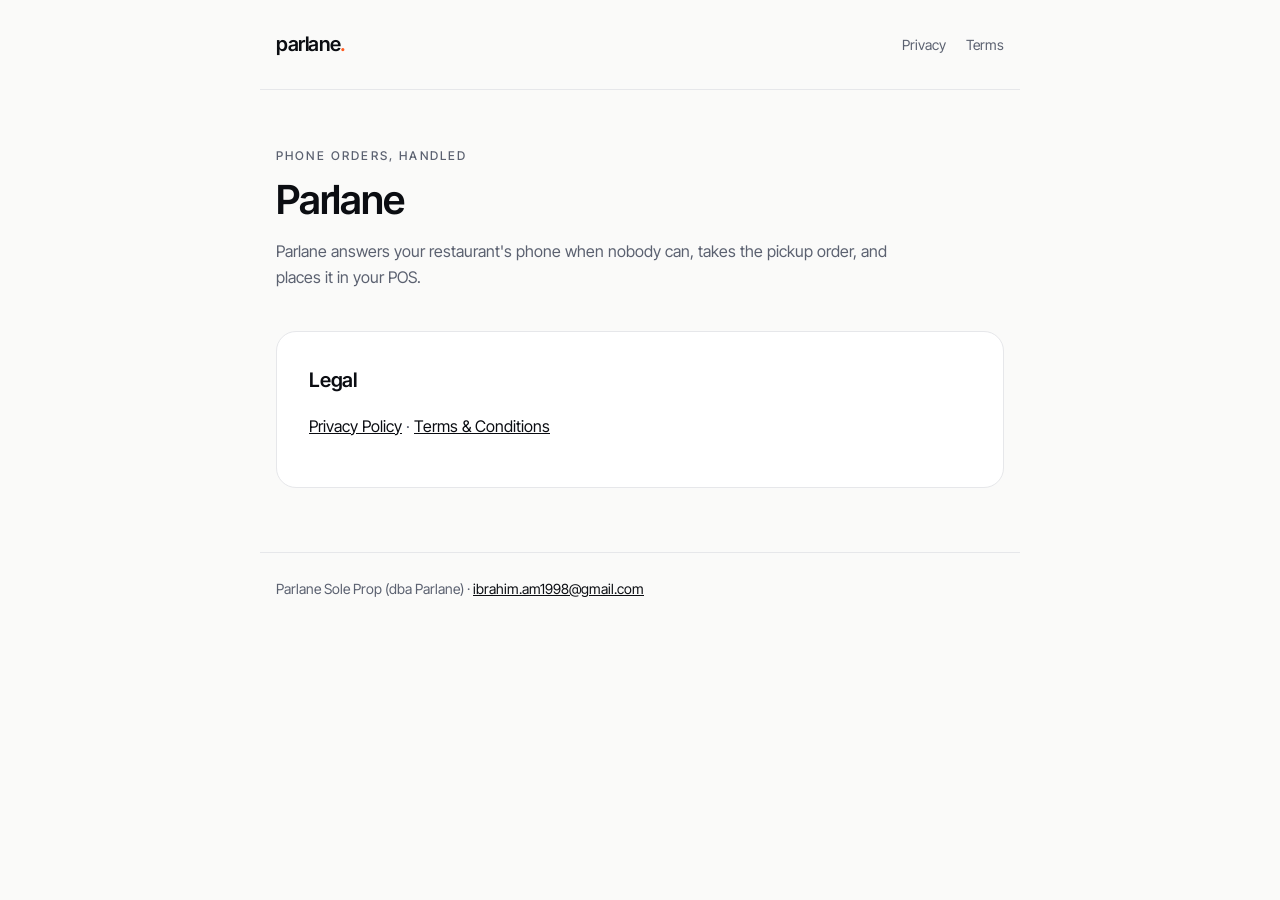
==== index.html @ ad6eae12 "Parlane privacy policy and terms pages" ====
<!doctype html>
<html lang="en"><head><meta charset="utf-8"><meta name="viewport" content="width=device-width,initial-scale=1">
<title>Phone orders, handled | Parlane</title><meta name="description" content="Parlane answers your restaurant's phone, takes the pickup order, and places it in your POS."><link rel="stylesheet" href="/style.css"></head>
<body><header><a class="wordmark" href="/">parlane<span>.</span></a><nav><a href="/privacy.html">Privacy</a><a href="/terms.html">Terms</a></nav></header><main>
<p class="eyebrow">Phone orders, handled</p>
<h1>Parlane</h1>
<p class="lede">Parlane answers your restaurant's phone when nobody can, takes the pickup order, and places it in your POS.</p>
<div class="card"><section><h2>Legal</h2><p><a href="/privacy.html">Privacy Policy</a> &middot; <a href="/terms.html">Terms &amp; Conditions</a></p></section></div>
</main><footer>Parlane Sole Prop (dba Parlane) &middot; <a href="mailto:ibrahim.am1998@gmail.com">ibrahim.am1998@gmail.com</a></footer></body></html>
---- style.css ----
@import url("https://fonts.googleapis.com/css2?family=Inter+Tight:wght@400;500;600&display=swap");
:root{--ink:#0b0d12;--muted:#5b6170;--line:#e6e7ea;--bg:#fafaf9;--card:#fff;--accent:#ff5a1f}
@media (prefers-color-scheme:dark){:root{--ink:#f3f3f1;--muted:#a3a7b1;--line:#262932;--bg:#0b0d12;--card:#12151c}}
*{box-sizing:border-box}
body{margin:0;background:var(--bg);color:var(--ink);font:16px/1.65 "Inter Tight",system-ui,sans-serif}
header,main,footer{max-width:760px;margin:0 auto;padding:0 16px}
header{display:flex;justify-content:space-between;align-items:center;padding-top:28px;padding-bottom:28px;border-bottom:1px solid var(--line)}
.wordmark{font-weight:600;letter-spacing:-.02em;font-size:20px;color:var(--ink);text-decoration:none}
.wordmark span{color:var(--accent)}
nav a{color:var(--muted);text-decoration:none;margin-left:20px;font-size:14px}
nav a:hover{color:var(--ink)}
main{padding-top:56px;padding-bottom:64px}
.eyebrow{font-size:12px;font-weight:500;text-transform:uppercase;letter-spacing:.18em;color:var(--muted);margin:0 0 12px}
h1{font-size:40px;line-height:1.1;font-weight:600;letter-spacing:-.03em;margin:0 0 16px}
.lede{color:var(--muted);max-width:640px;margin:0 0 40px}
.card{background:var(--card);border:1px solid var(--line);border-radius:20px;padding:32px}
.card section+section{border-top:1px solid var(--line);margin-top:28px;padding-top:28px}
h2{font-size:20px;font-weight:600;letter-spacing:-.01em;margin:0 0 8px}
p,li{color:var(--muted)}
ul{padding-left:20px;margin:8px 0 0}
strong{color:var(--ink);font-weight:600}
a{color:var(--ink)}
.updated{font-size:14px;color:var(--muted);margin-top:24px}
footer{border-top:1px solid var(--line);padding-top:24px;padding-bottom:40px;font-size:14px;color:var(--muted)}
@media (max-width:560px){h1{font-size:32px}.card{padding:22px}}
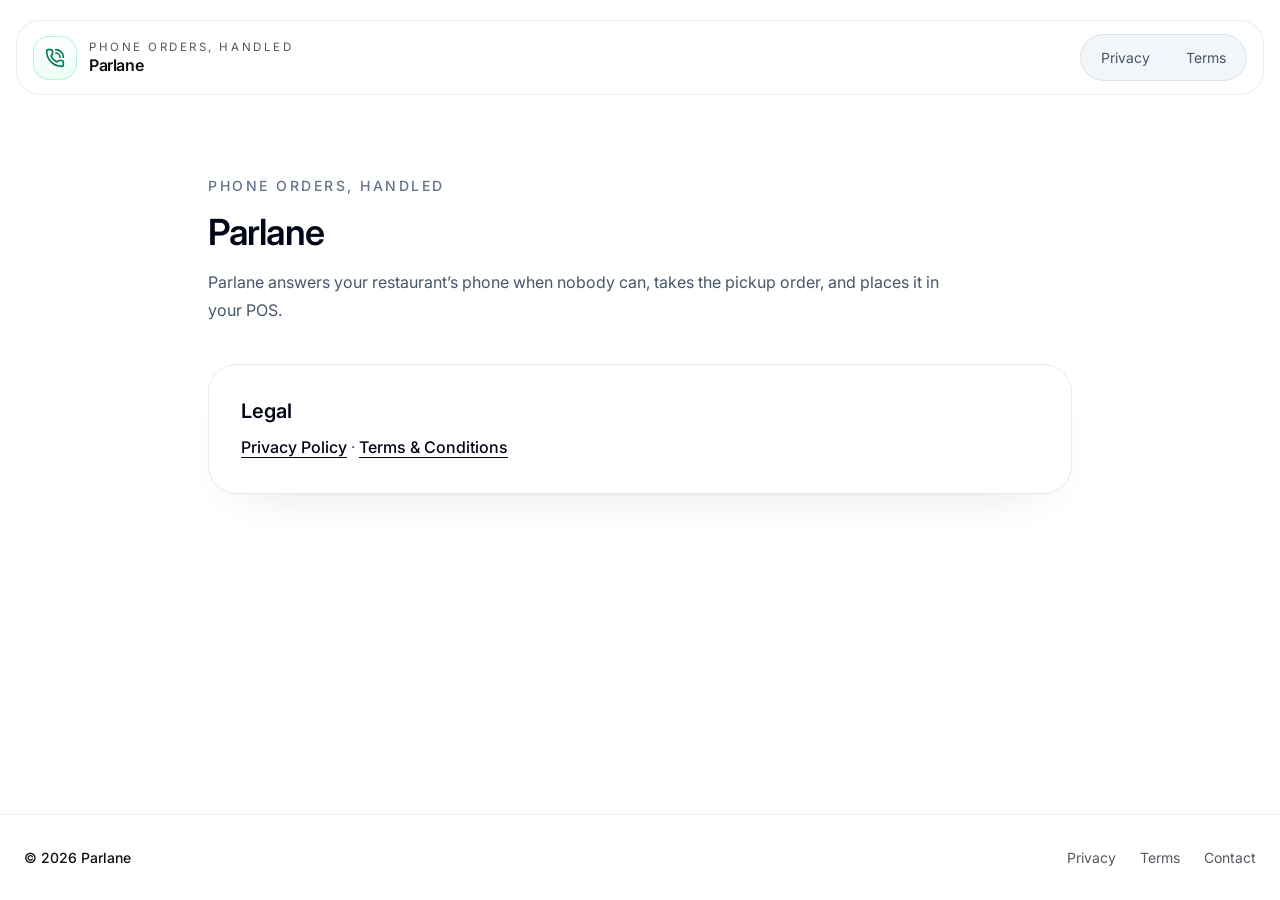
==== commit 923980cd: "Match the Parlane web app's look on the legal pages" ====
--- a/index.html
+++ b/index.html
@@ -1,9 +1,8 @@
 <!doctype html>
 <html lang="en"><head><meta charset="utf-8"><meta name="viewport" content="width=device-width,initial-scale=1">
 <title>Phone orders, handled | Parlane</title><meta name="description" content="Parlane answers your restaurant's phone, takes the pickup order, and places it in your POS."><link rel="stylesheet" href="/style.css"></head>
-<body><header><a class="wordmark" href="/">parlane<span>.</span></a><nav><a href="/privacy.html">Privacy</a><a href="/terms.html">Terms</a></nav></header><main>
-<p class="eyebrow">Phone orders, handled</p>
-<h1>Parlane</h1>
-<p class="lede">Parlane answers your restaurant's phone when nobody can, takes the pickup order, and places it in your POS.</p>
-<div class="card"><section><h2>Legal</h2><p><a href="/privacy.html">Privacy Policy</a> &middot; <a href="/terms.html">Terms &amp; Conditions</a></p></section></div>
-</main><footer>Parlane Sole Prop (dba Parlane) &middot; <a href="mailto:ibrahim.am1998@gmail.com">ibrahim.am1998@gmail.com</a></footer></body></html>
+<body><header><div class="bar"><a class="brand" href="/"><span class="brand-icon"><svg width="20" height="20" viewBox="0 0 24 24" fill="none" stroke="currentColor" stroke-width="2" stroke-linecap="round" stroke-linejoin="round" aria-hidden="true"><path d="M13 2a9 9 0 0 1 9 9"/><path d="M13 6a5 5 0 0 1 5 5"/><path d="M13.832 16.568a1 1 0 0 0 1.213-.303l.355-.465A2 2 0 0 1 17 15h3a2 2 0 0 1 2 2v3a2 2 0 0 1-2 2A18 18 0 0 1 2 4a2 2 0 0 1 2-2h3a2 2 0 0 1 2 2v3a2 2 0 0 1-.8 1.6l-.468.351a1 1 0 0 0-.292 1.233 14 14 0 0 0 6.392 6.384"/></svg></span><span class="brand-text"><span class="brand-eyebrow">Phone orders, handled</span><span class="brand-name">Parlane</span></span></a><nav><a href="/privacy.html">Privacy</a><a href="/terms.html">Terms</a></nav></div></header>
+<main><section class="legal"><p class="eyebrow">Phone orders, handled</p><h1>Parlane</h1>
+<p class="lede">Parlane answers your restaurant&rsquo;s phone when nobody can, takes the pickup order, and places it in your POS.</p>
+<div class="card"><section><h2>Legal</h2><p><a href="/privacy.html">Privacy Policy</a> &middot; <a href="/terms.html">Terms &amp; Conditions</a></p></section></div></section></main>
+<footer><div class="container"><div class="who">&copy; 2026 Parlane</div><nav><a href="/privacy.html">Privacy</a><a href="/terms.html">Terms</a><a href="mailto:ibrahim.am1998@gmail.com">Contact</a></nav></div></footer></body></html>
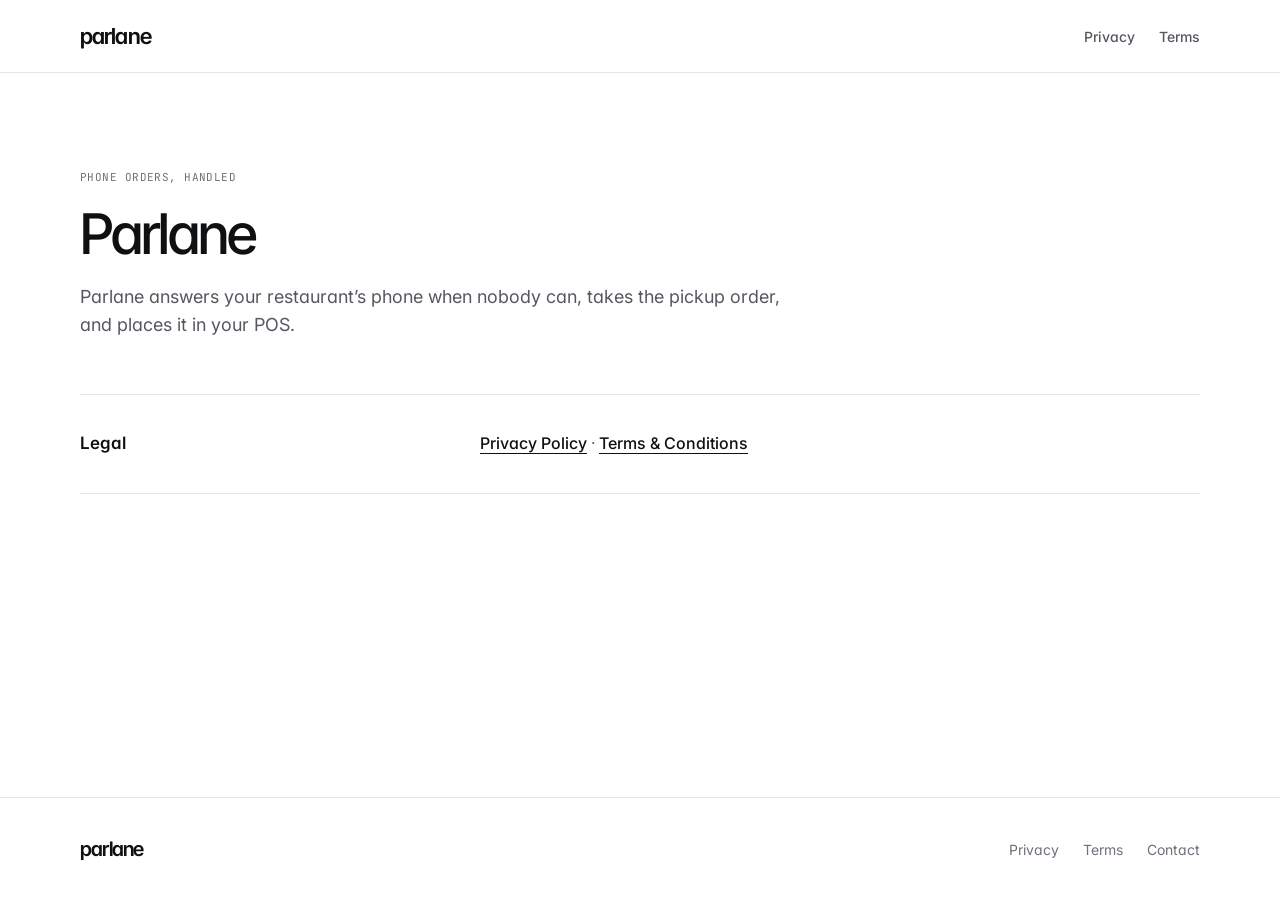
==== commit bdaedea6: "Restyle legal pages to the Parlane design canvas Co-Authored-By: Claude Opus 5.5 <noreply@anthropic." ====
--- a/index.html
+++ b/index.html
@@ -1,8 +1,10 @@
 <!doctype html>
 <html lang="en"><head><meta charset="utf-8"><meta name="viewport" content="width=device-width,initial-scale=1">
 <title>Phone orders, handled | Parlane</title><meta name="description" content="Parlane answers your restaurant's phone, takes the pickup order, and places it in your POS."><link rel="stylesheet" href="/style.css"></head>
-<body><header><div class="bar"><a class="brand" href="/"><span class="brand-icon"><svg width="20" height="20" viewBox="0 0 24 24" fill="none" stroke="currentColor" stroke-width="2" stroke-linecap="round" stroke-linejoin="round" aria-hidden="true"><path d="M13 2a9 9 0 0 1 9 9"/><path d="M13 6a5 5 0 0 1 5 5"/><path d="M13.832 16.568a1 1 0 0 0 1.213-.303l.355-.465A2 2 0 0 1 17 15h3a2 2 0 0 1 2 2v3a2 2 0 0 1-2 2A18 18 0 0 1 2 4a2 2 0 0 1 2-2h3a2 2 0 0 1 2 2v3a2 2 0 0 1-.8 1.6l-.468.351a1 1 0 0 0-.292 1.233 14 14 0 0 0 6.392 6.384"/></svg></span><span class="brand-text"><span class="brand-eyebrow">Phone orders, handled</span><span class="brand-name">Parlane</span></span></a><nav><a href="/privacy.html">Privacy</a><a href="/terms.html">Terms</a></nav></div></header>
-<main><section class="legal"><p class="eyebrow">Phone orders, handled</p><h1>Parlane</h1>
-<p class="lede">Parlane answers your restaurant&rsquo;s phone when nobody can, takes the pickup order, and places it in your POS.</p>
-<div class="card"><section><h2>Legal</h2><p><a href="/privacy.html">Privacy Policy</a> &middot; <a href="/terms.html">Terms &amp; Conditions</a></p></section></div></section></main>
-<footer><div class="container"><div class="who">&copy; 2026 Parlane</div><nav><a href="/privacy.html">Privacy</a><a href="/terms.html">Terms</a><a href="mailto:ibrahim.am1998@gmail.com">Contact</a></nav></div></footer></body></html>
+<body><header><div class="wrap"><a class="wordmark" href="/">parlane</a><nav aria-label="Main"><a href="/privacy.html">Privacy</a><a href="/terms.html">Terms</a></nav></div></header>
+<main><div class="wrap legal"><div class="intro"><p class="m">Phone orders, handled</p><h1 class="d">Parlane</h1>
+<p class="lede">Parlane answers your restaurant&rsquo;s phone when nobody can, takes the pickup order, and places it in your POS.</p></div>
+<div class="rows">
+<section class="row"><h2>Legal</h2><div class="body"><p><a href="/privacy.html">Privacy Policy</a> &middot; <a href="/terms.html">Terms &amp; Conditions</a></p></div></section>
+</div></div></main>
+<footer><div class="wrap"><a class="wordmark" href="/">parlane</a><nav aria-label="Footer"><a href="/privacy.html">Privacy</a><a href="/terms.html">Terms</a><a href="mailto:ibrahim.am1998@gmail.com">Contact</a></nav></div></footer></body></html>
--- a/style.css
+++ b/style.css
@@ -0,0 +1,42 @@
+@import url("https://fonts.googleapis.com/css2?family=Inter+Tight:wght@500;600&family=Inter:wght@400;500;600&family=JetBrains+Mono:wght@400;500&display=swap");
+/* Mirrors the Parlane design canvas and apps/web LegalPage. */
+:root{--ink:#0F1012;--muted:#55585F;--faint:#6E7178;--hair:#E6E5E1;--signal:#FF5A1F;--bg:#FFFFFF}
+*{box-sizing:border-box}
+body{margin:0;background:var(--bg);color:var(--ink);font:16px/1.5 Inter,ui-sans-serif,system-ui,sans-serif;-webkit-font-smoothing:antialiased;font-feature-settings:"ss01","cv11";min-height:100vh;display:flex;flex-direction:column}
+h1,h2,p{margin:0}
+.wrap{width:100%;max-width:1200px;margin:0 auto;padding:0 20px}
+@media(min-width:640px){.wrap{padding:0 40px}}
+.d{font-family:"Inter Tight",Inter,sans-serif;font-weight:500;letter-spacing:-0.035em}
+.m{font-family:"JetBrains Mono",ui-monospace,monospace;font-size:11px;letter-spacing:.04em;text-transform:uppercase}
+header{border-bottom:1px solid var(--hair)}
+header .wrap{display:flex;align-items:center;justify-content:space-between;gap:24px;min-height:72px;flex-wrap:wrap}
+.wordmark{font-family:"Inter Tight",Inter,sans-serif;font-weight:600;letter-spacing:-0.04em;font-size:22px;color:var(--ink);text-decoration:none}
+header nav{display:flex;gap:24px}
+header nav a{font-size:14px;font-weight:500;color:var(--muted);text-decoration:none}
+header nav a:hover,header nav a[aria-current]{color:var(--ink)}
+main{flex:1}
+.legal{display:flex;flex-direction:column;gap:56px;padding-top:80px;padding-bottom:80px}
+@media(min-width:640px){.legal{padding-top:96px;padding-bottom:96px}}
+.intro{display:flex;flex-direction:column;gap:20px;max-width:720px}
+.intro .m{color:var(--faint)}
+h1{font-size:44px;line-height:1.02}
+@media(min-width:640px){h1{font-size:56px}}
+.lede{font-size:18px;line-height:1.55;color:var(--muted)}
+.rows{border-bottom:1px solid var(--hair)}
+.row{display:grid;gap:16px;padding:36px 0;border-top:1px solid var(--hair)}
+@media(min-width:768px){.row{grid-template-columns:minmax(0,1fr) minmax(0,2fr);gap:40px}}
+h2{font-size:17px;font-weight:600}
+.body{display:flex;flex-direction:column;gap:12px;font-size:16px;line-height:1.6;color:var(--muted)}
+.body ul{list-style:none;margin:0;padding:0;display:flex;flex-direction:column;gap:10px}
+.body li{display:flex;gap:12px}
+.body li::before{content:"";flex:none;width:5px;height:5px;margin-top:11px;border-radius:50%;background:var(--signal)}
+strong{font-weight:600;color:var(--ink)}
+.body a{font-weight:500;color:var(--ink);text-underline-offset:4px}
+.body a:hover{color:var(--signal)}
+.updated{color:var(--faint)}
+footer{border-top:1px solid var(--hair)}
+footer .wrap{display:flex;flex-wrap:wrap;gap:16px;justify-content:space-between;align-items:center;padding-top:36px;padding-bottom:36px}
+footer .wordmark{font-size:20px}
+footer nav{display:flex;flex-wrap:wrap;gap:24px}
+footer nav a{font-size:14px;color:var(--faint);text-decoration:none}
+footer nav a:hover{color:var(--ink)}
